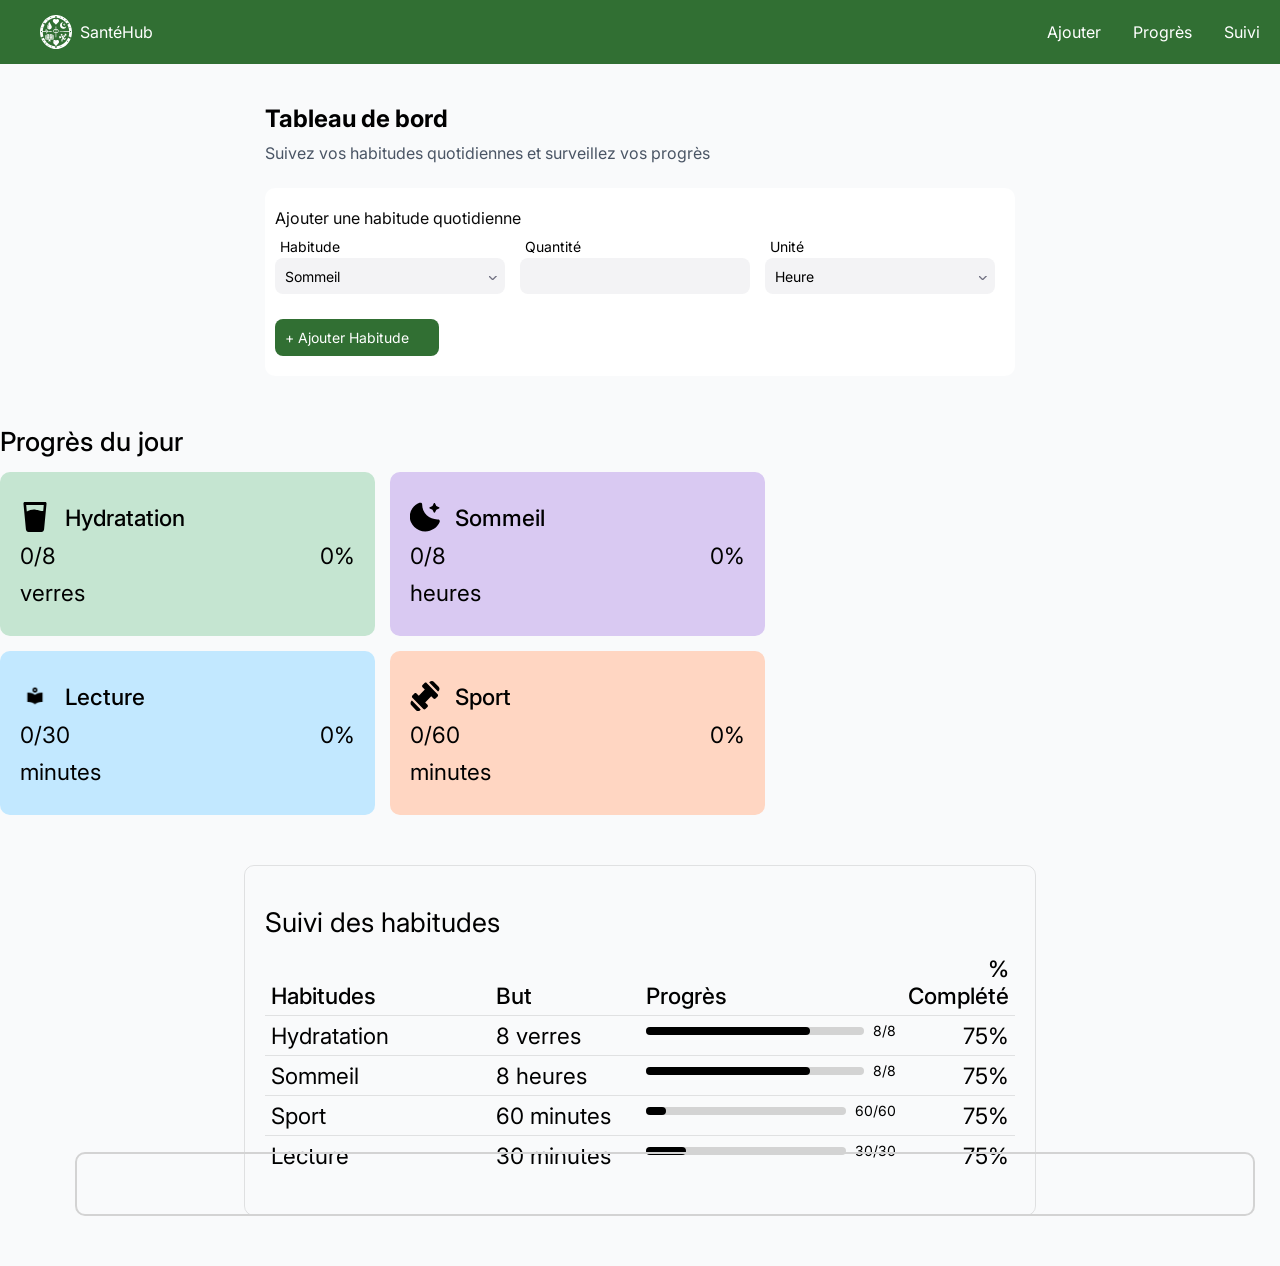
==== index.html @ 6f9a3f72 "rb: section suivi des habitudes done" ====
<!DOCTYPE html>

<html lang="en">
  <head>
    <meta charset="UTF-8" />
    <meta name="viewport" content="width=device-width, initial-scale=1.0" />
    <link rel="stylesheet" href="./css/styles.css" />
    <link rel="preconnect" href="https://fonts.googleapis.com" />
    <link rel="preconnect" href="https://fonts.gstatic.com" crossorigin />
    <link
      href="https://fonts.googleapis.com/css2?family=Inter:ital,opsz,wght@0,14..32,100..900;1,14..32,100..900&display=swap"
      rel="stylesheet"
    />
    
    <title>SantéHub</title>
  </head>

  <body>
    <div id="ajouter" class="ancre_body"></div>
    <header>
      <div class="header_div_gauche">
        <picture class="header_container_logo">
          <img src="./media/logo.svg" alt="logo" />
        </picture>
        <span class="header_titre">SantéHub</span>
      </div>
      <div class="header_div_droite">
        <ul>
          <li><a href="#ajouter">Ajouter</a></li>
          <li><a href="#progres">Progrès</a></li>
          <li><a href="#suivi">Suivi</a></li>
        </ul>
      </div>
    </header>
    <section class="container container_form">
      <div class="hero">
        <h1>Tableau de bord</h1>
        <p>Suivez vos habitudes quotidiennes et surveillez vos progrès</p>
      </div>
      <form class="form">
        <h2>Ajouter une habitude quotidienne</h2>
        <ul class="rangee_form">
          <li>
            <label for="habitude">Habitude</label>
            <div class="container_select">
              <select name="habitudes" id="habitude" required>
                <option value="sommeil">Sommeil</option>
                <option value="sport">Sport</option>
                <option value="lecture">Lecture</option>
                <option value="hydratation">Hydratation</option>
              </select>
            </div>
          </li>
          <li>
            <label for="quantite">Quantité</label>
            <input type="number" id="quantite" required />
          </li>
          <li>
            <label for="unite">Unité</label>
            <div class="container_select">
              <select name="unite" id="unite" required >
                <option value="heure">Heure</option>
                <option value="minute">Minute</option>
              </select>
            </div>
          </li>
          <li class="container_button">
            <button onclick="validate_form()">+ Ajouter</button>
          </li>
        </ul>
      </form>
      <div id="progres" class="ancre_scroll"></div>
    </section>
    <section class="container container_progres">
      <div class="container_titre_section">
        <h3>Progrès du jour</h3>
      </div>
      <div class="carte carte_hydratation">
        <div class="container_logo_titre">
          <picture class="container_logo">
            <img src="./media/hydratation.svg" alt="hydratation">
          </picture>
          <h4 class="titre">Hydratation</h4>
        </div>
        <div class="container_stats">
          <span class="fraction">0/8</span>
          <span class="pourcentage">0%</span>
        </div>
        <div class="container_mesure">
          <span class="mesure">verres</span>
        </div>
      </div>
      <div class="carte carte_sommeil">
        <div class="container_logo_titre">
          <picture class="container_logo">
            <img src="./media/sommeil.svg" alt="hydratation">
          </picture>
          <h4 class="titre">Sommeil</h4>
        </div>
        <div class="container_stats">
          <span class="fraction">0/8</span>
          <span class="pourcentage">0%</span>
        </div>
        <div class="container_mesure">
          <span class="mesure">heures</span>
        </div>
      </div>
      <div class="carte carte_lecture">
        <div class="container_logo_titre">
          <picture class="container_logo">
            <img src="./media/lecture.svg" alt="hydratation">
          </picture>
          <h4 class="titre">Lecture</h4>
        </div>
        <div class="container_stats">
          <span class="fraction">0/30</span>
          <span class="pourcentage">0%</span>
        </div>
        <div class="container_mesure">
          <span class="mesure">minutes</span>
        </div>
      </div>
      <div class="carte carte_sport">
        <div class="container_logo_titre">
          <picture class="container_logo">
            <img src="./media/sport.svg" alt="hydratation">
          </picture>
          <h4 class="titre">Sport</h4>
        </div>
        <div class="container_stats">
          <span class="fraction">0/60</span>
          <span class="pourcentage">0%</span>
        </div>
        <div class="container_mesure">
          <span class="mesure">minutes</span>
        </div>
      </div>
    </section>
    <section class="container container_suivi">
      <div class="boite_suivi">

        <table>
          <caption>
            Suivi des habitudes
          </caption>
          <tr>
            <th class="tb_1">Habitudes</th>
            <th class="tb_2">But</th>
            <th style="text-align: left">Progrès</th>
            <th class="tb_4">% Complété</th>
          </tr>
          <tr>
            <td class="tb_1">Hydratation</td>
            <td class="tb_2">8 verres</td>
            <td class="tb_3">
              <progress id="hydrat" max="8" value="6">Hydratation</progress
              ><label for="hydrat">8/8</label>
            </td>
            <td class="tb_4">75%</td>
          </tr>
  
          <tr>
            <td class="tb_1">Sommeil</td>
            <td class="tb_2">8 heures</td>
            <td class="tb_3">
              <progress id="hydrat" max="8" value="6">Sommeil</progress
              ><label for="hydrat">8/8</label>
            </td>
            <td class="tb_4">75%</td>
          </tr>
          <tr>
            <td class="tb_1">Sport</td>
            <td class="tb_2">60 minutes</td>
            <td class="tb_3">
              <progress id="hydrat" max="60" value="6">Sport</progress
              ><label for="hydrat">60/60</label>
            </td>
            <td class="tb_4">75%</td>
          </tr>
          <tr style="border: none">
            <td class="tb_1">Lecture</td>
            <td class="tb_2">30 minutes</td>
            <td class="tb_3">
              <progress id="hydrat" max="30" value="6">Lecture</progress
              ><label for="hydrat">30/30</label>
            </td>
            <td class="tb_4">75%</td>
          </tr>
        </table>
      </div>
      <div id="suivi" class="ancre_scroll"></div>
    </section>
    <script src= class="container_suivi""/script.js"></script>
  </body>
</html>
---- css/styles.css ----
@import url(./header.css);
@import url(progresion.css);
@import url(./form.css);
@import url(./progres.css);
@import url(./suivi.css);

html {
  position: relative;
  width: 100%;
  scroll-behavior: smooth;
}

* {
    padding: 0;
    margin: 0;
    box-sizing: border-box;
    font-family: "Inter", sans-serif;
    flex-wrap: wrap;
    list-style: none;
    width: fit-content;
}

.container {
  position: relative;
}

.ancre_scroll {
  position: absolute;
  bottom: 0;
  width: 100%;
  height: 64px;
}
.ancre_body {
  position: absolute;
  top: 0;
  width: 100%;
  height: 64px;
}

body {
  margin-top: 64px;
  background-color: var(--fond);
  width: 100%;
}

a {
  text-decoration: none;
  color: white;
}

p {
  color: var(--paragraphe);
  font-size: 16px;
}

h2 {
  color: var(--h2);
  font-size: 16px;
  font-weight: 400;
}

label, select, option, button {
  font-size: 14px;
}

h1 {
  font-size: 24px;
}

.container_select {
  position: relative;
  width: fit-content;
}

.container_select::after {
  position: absolute;
  display: block;
  content: "";
  background-image: url("../media/Vector.svg");
  background-position: center;
  width: 8px;
  height: 4px;
  top: 50%;
  right: 0;
  transform: translateX(-100%);
}

select {
  background-color: var(--fond_select);
  appearance: none;
  padding-right: 18px;
  border: none;
  border-radius: 8px;
}



input::-webkit-inner-spin-button,
input::-webkit-outer-spin-button {
  appearance: none;
}
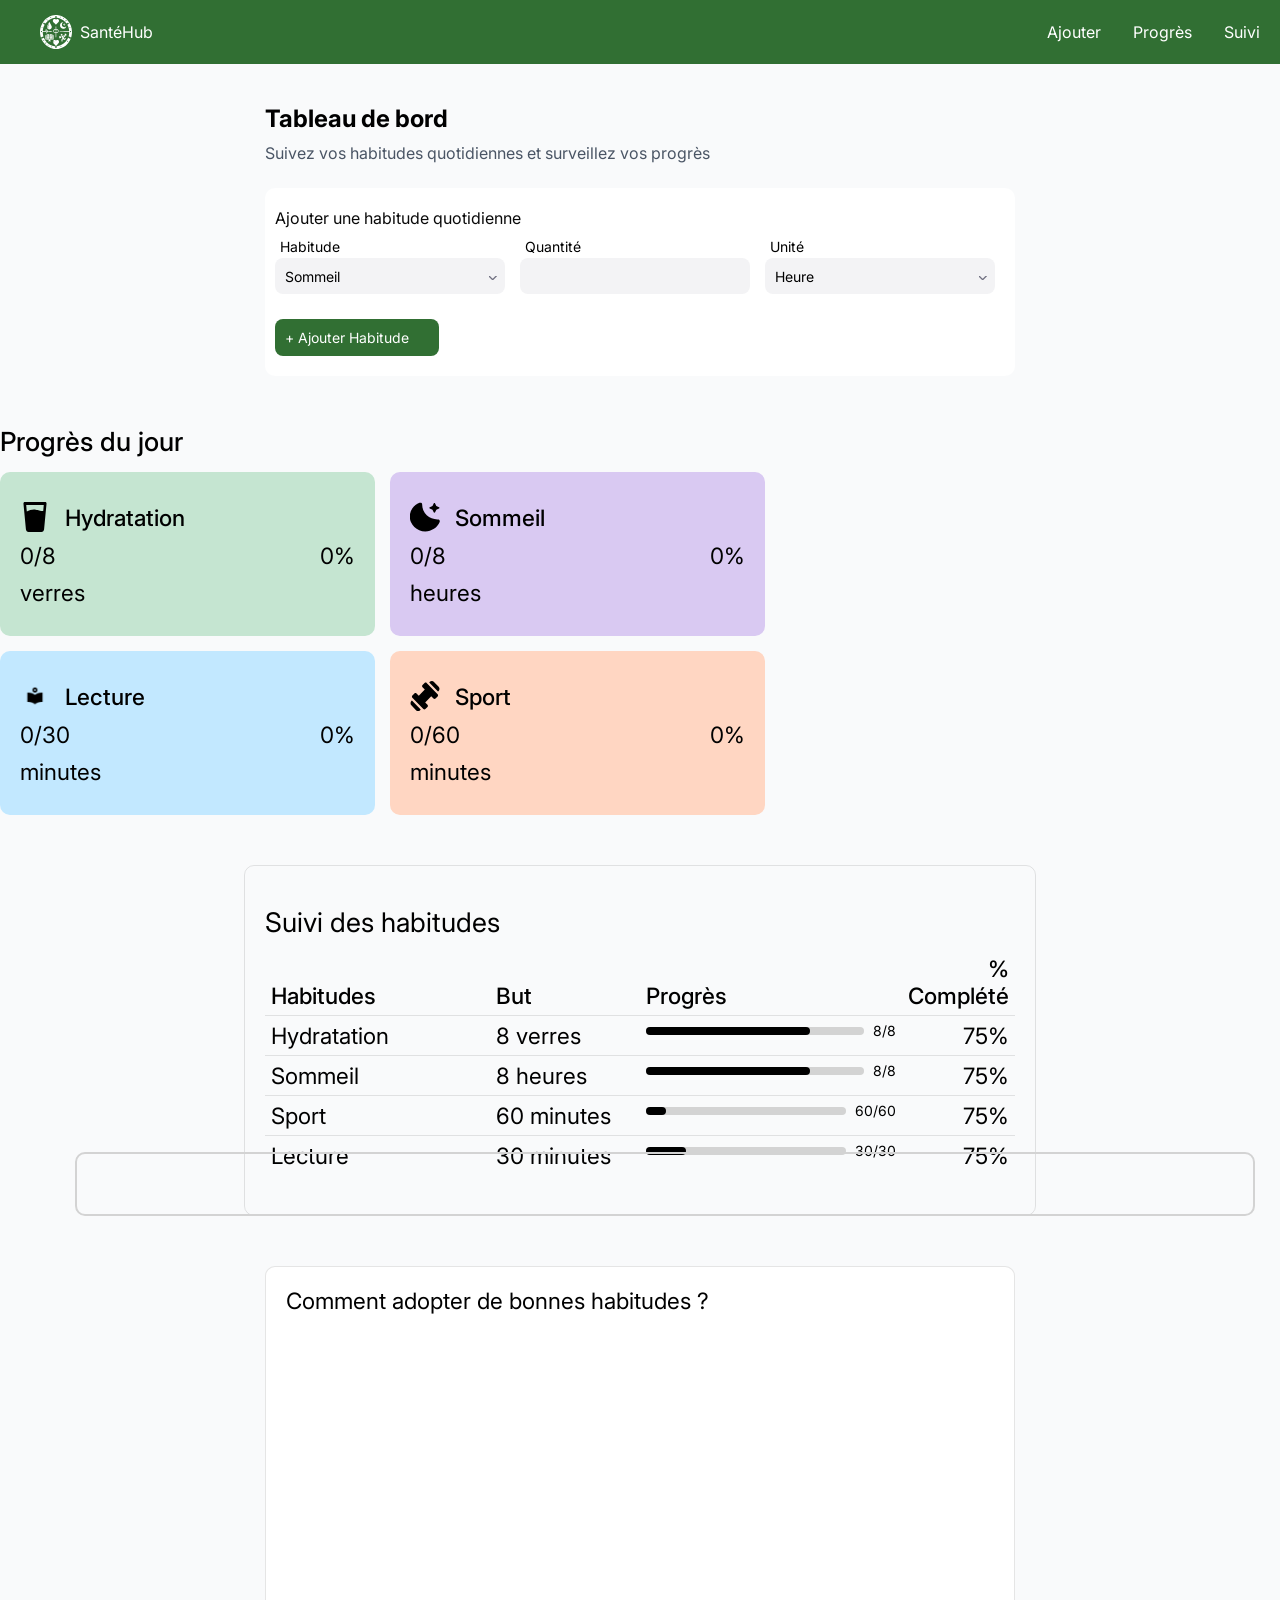
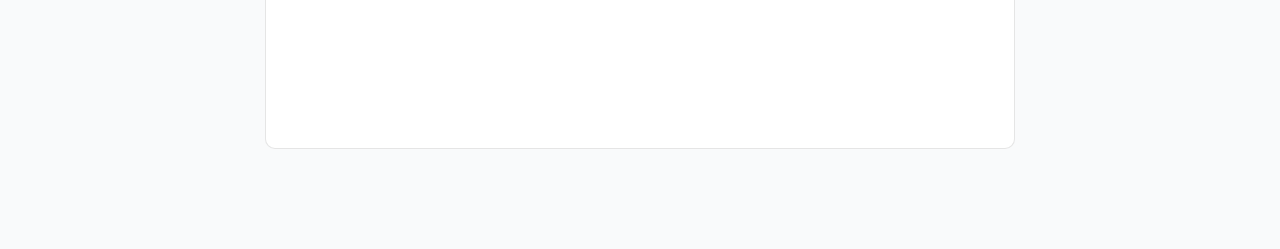
==== commit bd33758d: "rb: section video done" ====
--- a/index.html
+++ b/index.html
@@ -190,6 +190,14 @@
       </div>
       <div id="suivi" class="ancre_scroll"></div>
     </section>
+    <section class="container_video">
+      <div class="carte_video">
+        <h4>Comment adopter de bonnes habitudes ?</h4>
+        <div class="boite_video">
+          <iframe width="auto" height="auto" src="https://www.youtube.com/embed/7JjCO9rQHEU?si=iEF92UNi4jmonCfh" title="YouTube video player" frameborder="0" allow="accelerometer; autoplay; clipboard-write; encrypted-media; gyroscope; picture-in-picture; web-share" referrerpolicy="strict-origin-when-cross-origin" allowfullscreen></iframe>
+        </div>
+      </div>
+    </section>
     <script src= class="container_suivi""/script.js"></script>
   </body>
 </html>
--- a/css/styles.css
+++ b/css/styles.css
@@ -3,6 +3,7 @@
 @import url(./form.css);
 @import url(./progres.css);
 @import url(./suivi.css);
+@import url(./video.css);
 
 html {
   position: relative;
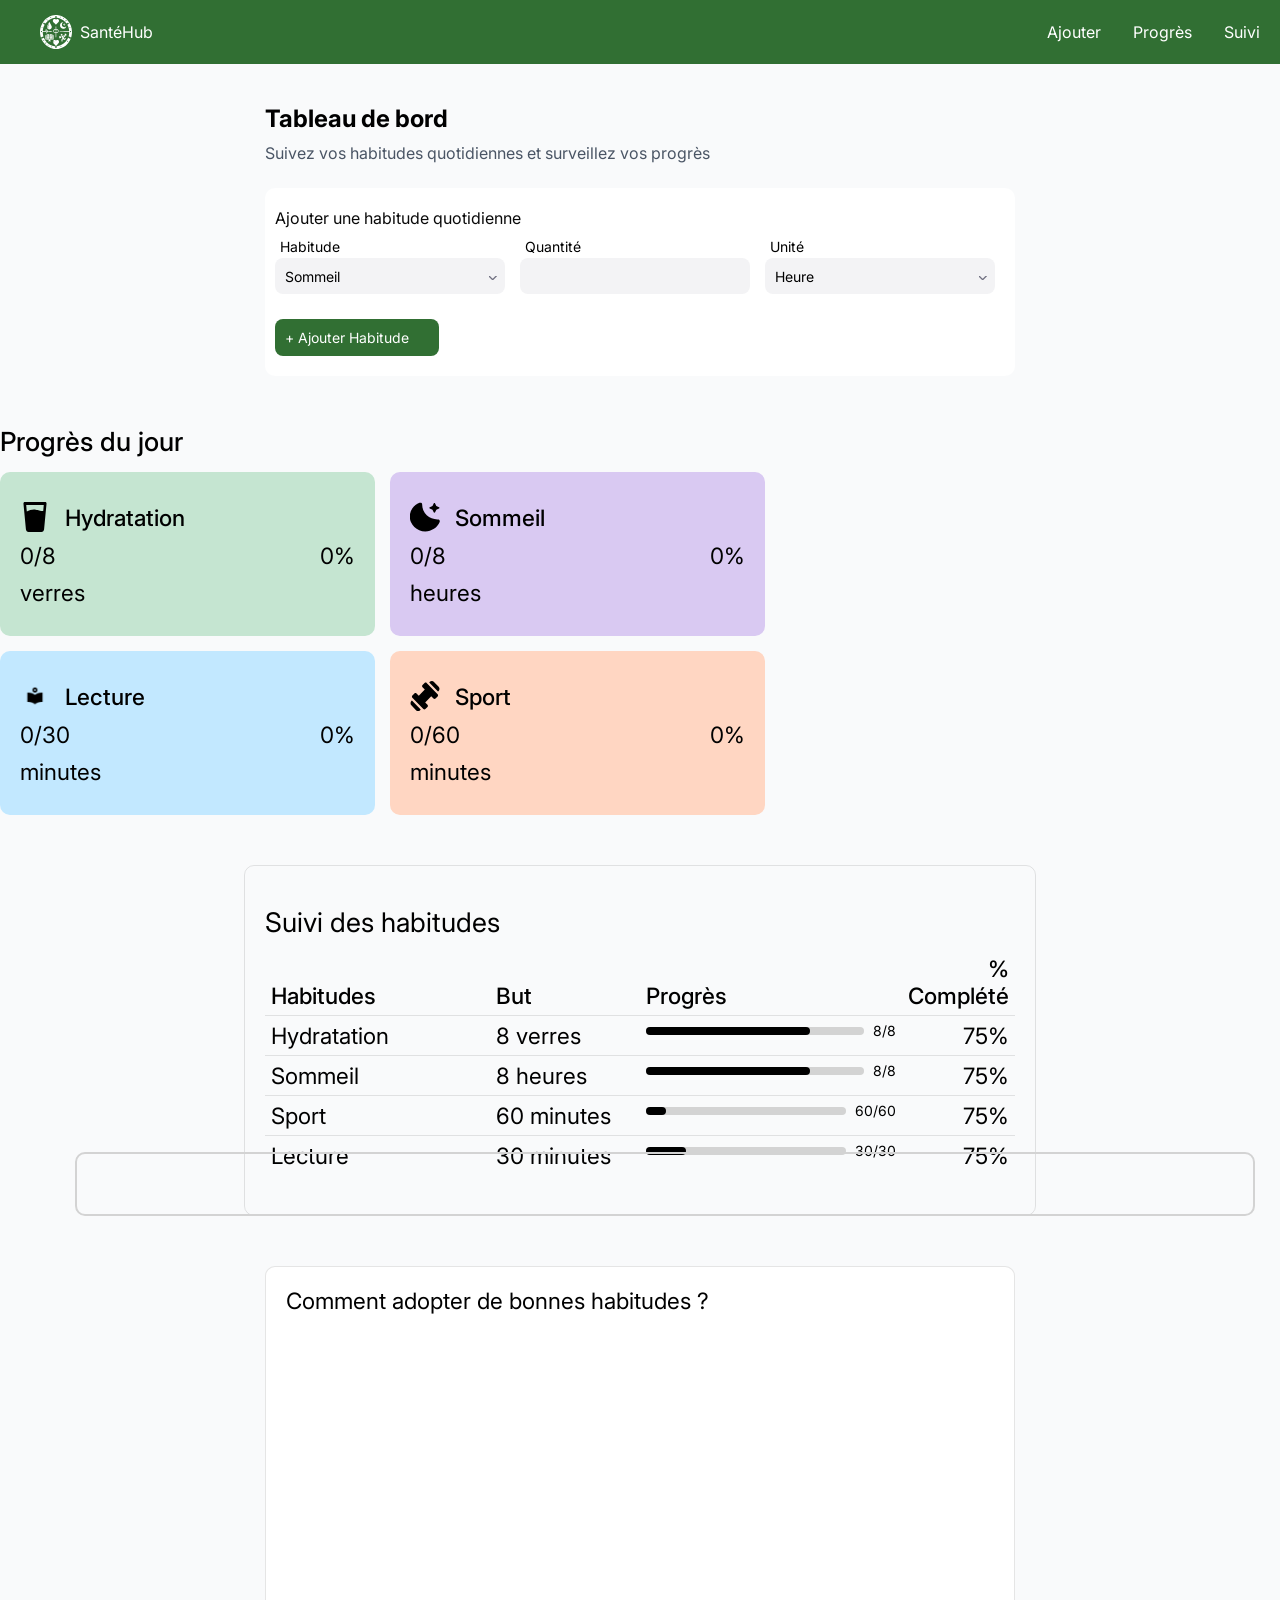
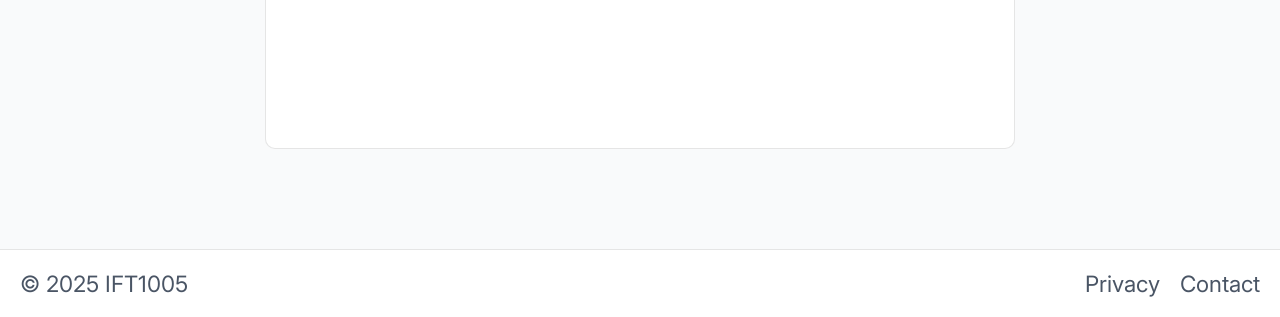
==== commit ade696d7: "rb: footer done" ====
--- a/index.html
+++ b/index.html
@@ -198,6 +198,17 @@
         </div>
       </div>
     </section>
+    <footer class="container_footer">
+      <div class="div_gauche">
+        <span class="droits">&copy; 2025 IFT1005</span>
+      </div>
+      <div class="div_droite">
+        <ul class="liste_footer">
+          <li><a href="#">Privacy</a></li>
+          <li><a href="#">Contact</a></li>
+        </ul>
+      </div>
+    </footer>
     <script src= class="container_suivi""/script.js"></script>
   </body>
 </html>
--- a/css/styles.css
+++ b/css/styles.css
@@ -4,6 +4,7 @@
 @import url(./progres.css);
 @import url(./suivi.css);
 @import url(./video.css);
+@import url(./footer.css);
 
 html {
   position: relative;
@@ -47,6 +48,10 @@
 a {
   text-decoration: none;
   color: white;
+}
+
+.container_footer a {
+  color: var(--paragraphe);
 }
 
 p {
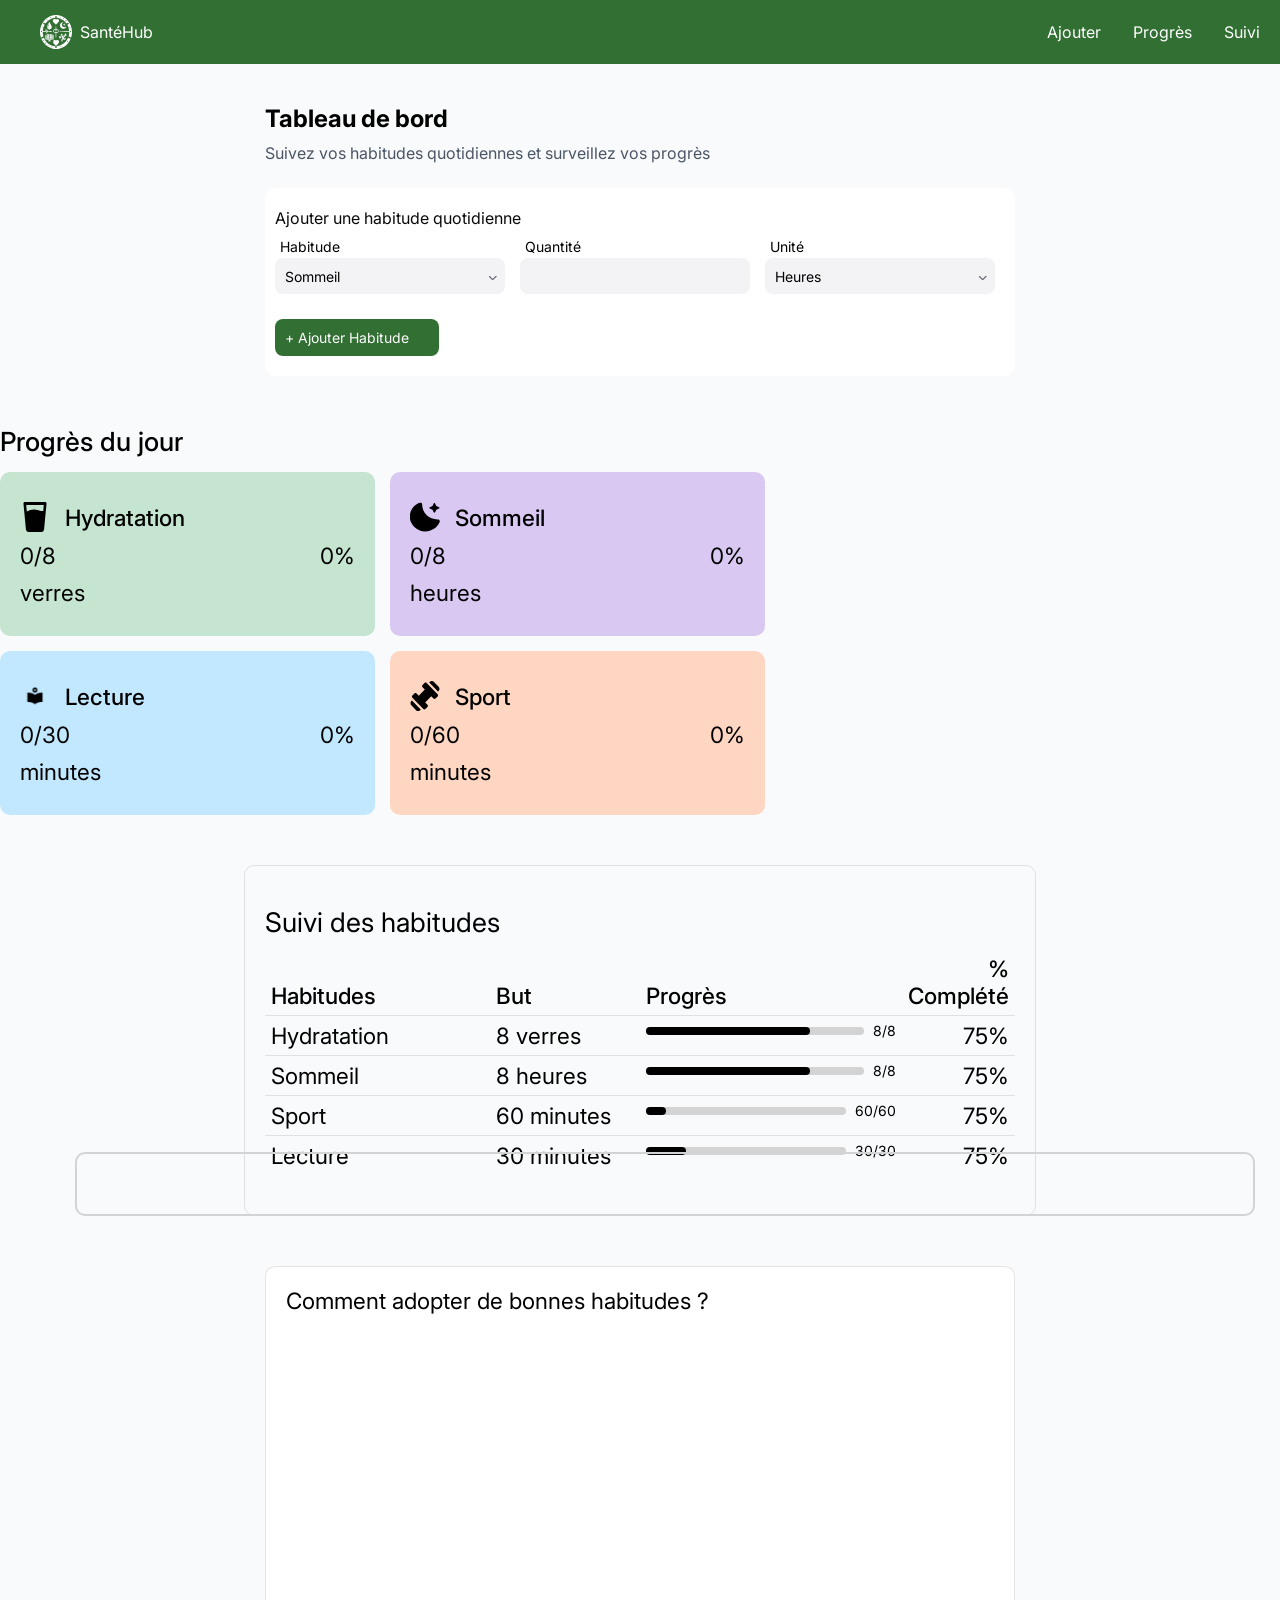
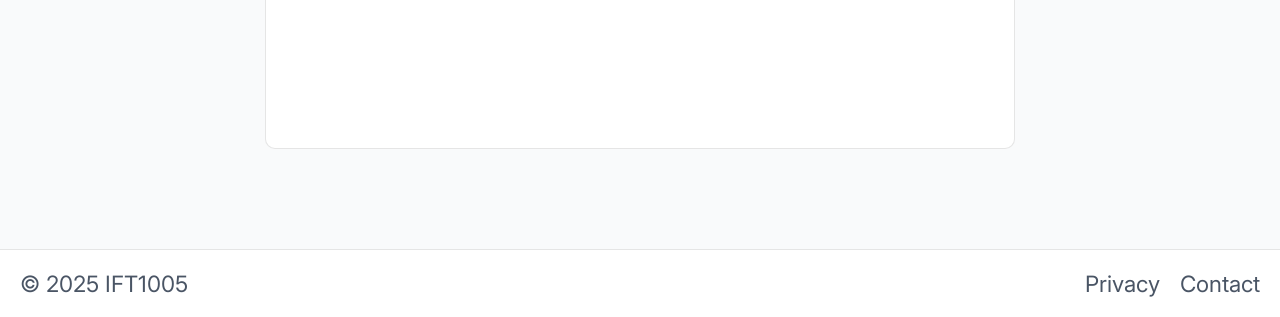
==== commit 95a4267f: "rb: ajout du select specifique pour hydratation" ====
--- a/index.html
+++ b/index.html
@@ -57,10 +57,13 @@
           </li>
           <li>
             <label for="unite">Unité</label>
-            <div class="container_select">
-              <select name="unite" id="unite" required >
-                <option value="heure">Heure</option>
-                <option value="minute">Minute</option>
+            <div class="container_select afficher">
+              <select class="select_base" name="unite" id="unite" required >
+                <option value="heures">Heures</option>
+                <option value="minutes">Minutes</option>
+              </select>
+              <select class="select_hydratation cacher" name="unite" id="unite" required >
+                <option value="verre">Verres</option>
               </select>
             </div>
           </li>
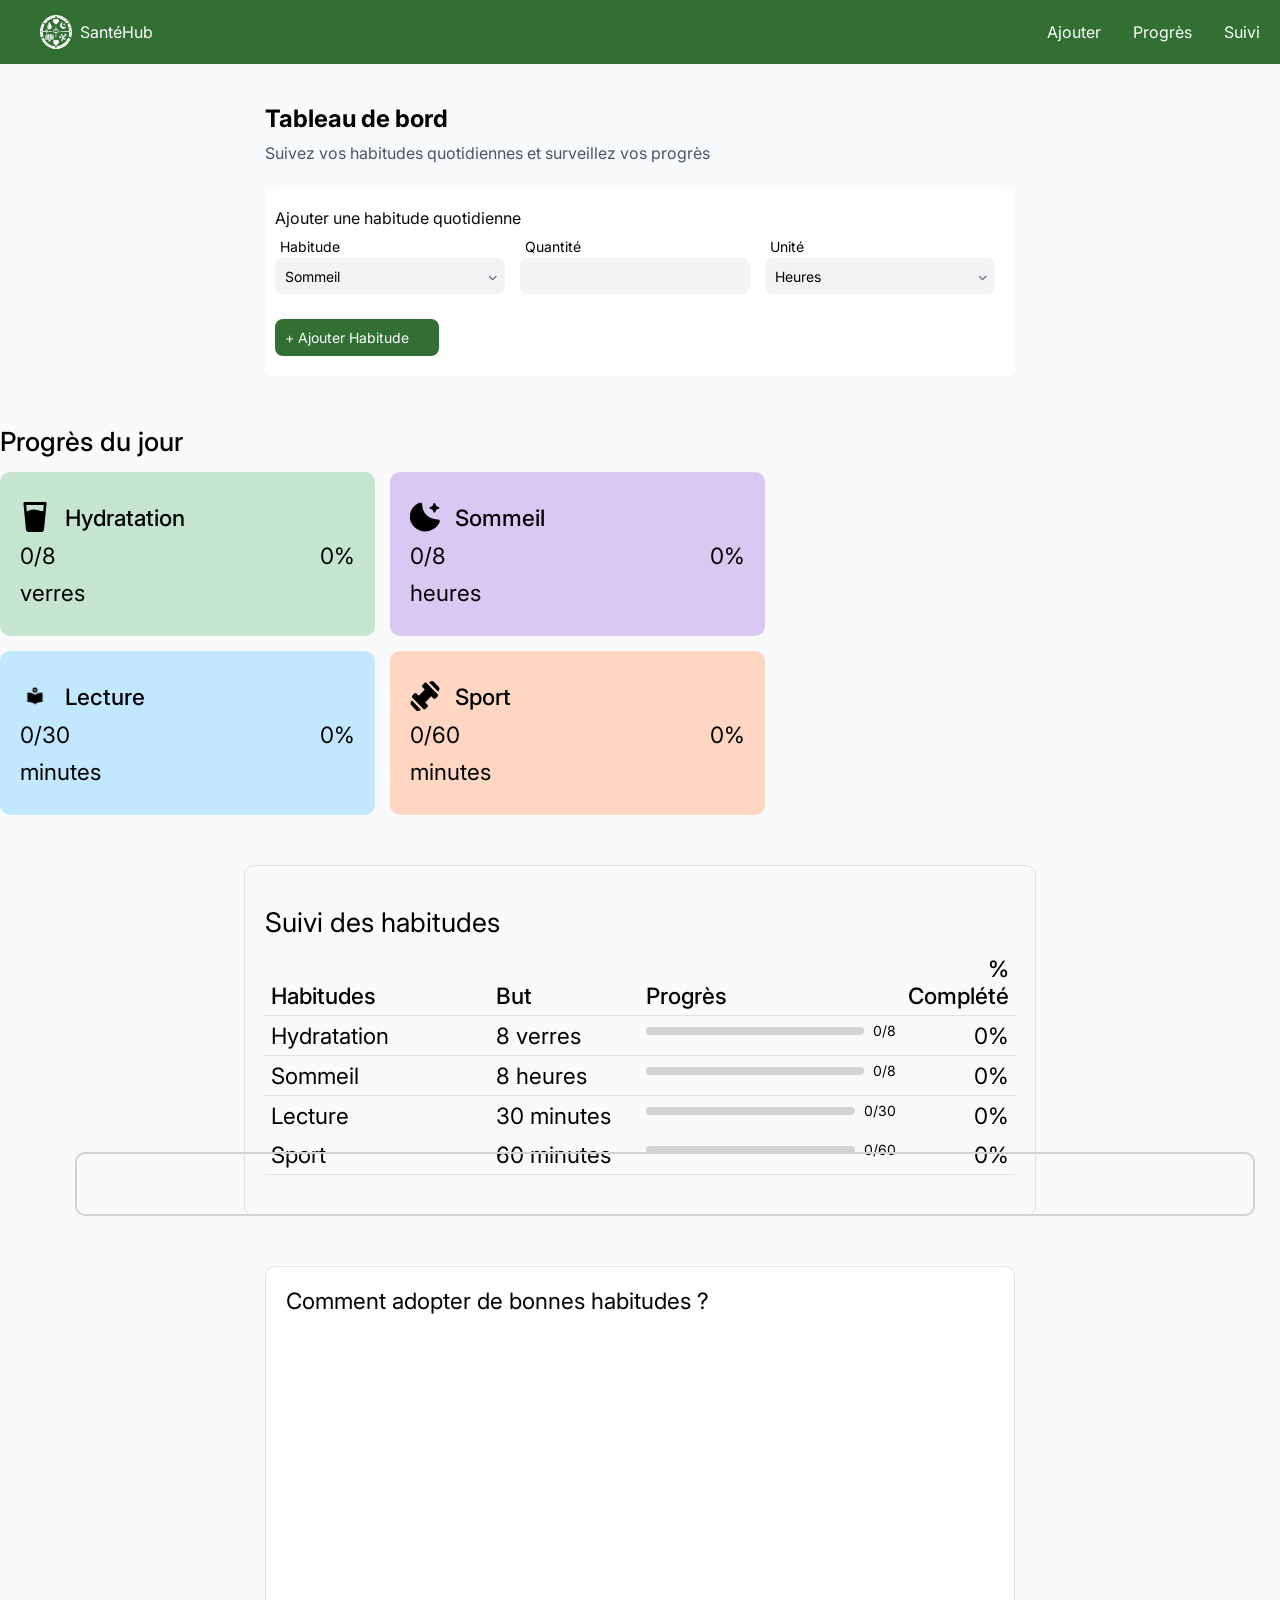
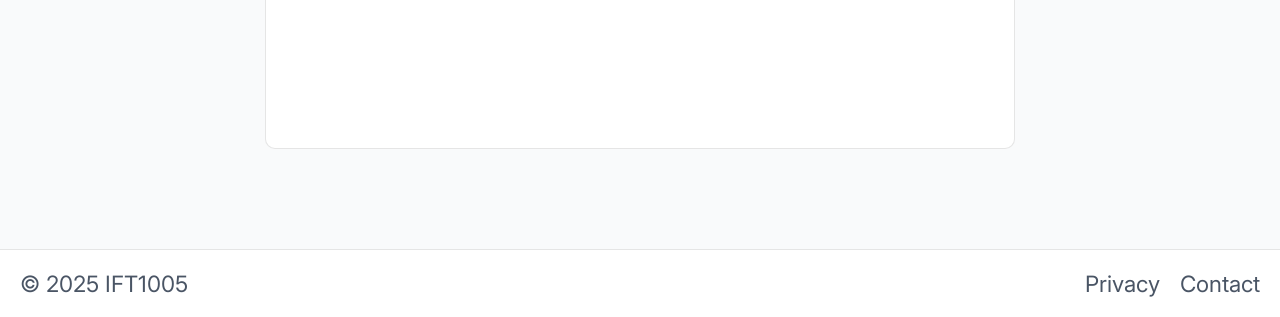
==== commit be8eb3d7: "rb:presque terminee" ====
--- a/index.html
+++ b/index.html
@@ -57,18 +57,18 @@
           </li>
           <li>
             <label for="unite">Unité</label>
-            <div class="container_select afficher">
+            <div class="container_select">
               <select class="select_base" name="unite" id="unite" required >
                 <option value="heures">Heures</option>
                 <option value="minutes">Minutes</option>
               </select>
-              <select class="select_hydratation cacher" name="unite" id="unite" required >
-                <option value="verre">Verres</option>
+              <select class="select_hydratation cacher" name="unite_h" id="unite_h" required >
+                <option value="verres">Verres</option>
               </select>
             </div>
           </li>
           <li class="container_button">
-            <button onclick="validate_form()">+ Ajouter</button>
+            <button type="button" id="btn_form">+ Ajouter</button>
           </li>
         </ul>
       </form>
@@ -86,8 +86,8 @@
           <h4 class="titre">Hydratation</h4>
         </div>
         <div class="container_stats">
-          <span class="fraction">0/8</span>
-          <span class="pourcentage">0%</span>
+          <span class="fraction"><span class="compteur_hydratation">0</span>/8</span>
+          <span class="pourcentage pourcent_hydratation">0%</span>
         </div>
         <div class="container_mesure">
           <span class="mesure">verres</span>
@@ -101,8 +101,8 @@
           <h4 class="titre">Sommeil</h4>
         </div>
         <div class="container_stats">
-          <span class="fraction">0/8</span>
-          <span class="pourcentage">0%</span>
+          <span class="fraction"><span class="compteur_sommeil">0</span>/8</span>
+          <span class="pourcentage pourcent_sommeil">0%</span>
         </div>
         <div class="container_mesure">
           <span class="mesure">heures</span>
@@ -116,8 +116,8 @@
           <h4 class="titre">Lecture</h4>
         </div>
         <div class="container_stats">
-          <span class="fraction">0/30</span>
-          <span class="pourcentage">0%</span>
+          <span class="fraction"><span class="compteur_lecture">0</span>/30</span>
+          <span class="pourcentage pourcent_lecture">0%</span>
         </div>
         <div class="container_mesure">
           <span class="mesure">minutes</span>
@@ -131,8 +131,8 @@
           <h4 class="titre">Sport</h4>
         </div>
         <div class="container_stats">
-          <span class="fraction">0/60</span>
-          <span class="pourcentage">0%</span>
+          <span class="fraction"><span class="compteur_sport">0</span>/60</span>
+          <span class="pourcentage pourcent_sport">0%</span>
         </div>
         <div class="container_mesure">
           <span class="mesure">minutes</span>
@@ -156,38 +156,38 @@
             <td class="tb_1">Hydratation</td>
             <td class="tb_2">8 verres</td>
             <td class="tb_3">
-              <progress id="hydrat" max="8" value="6">Hydratation</progress
-              ><label for="hydrat">8/8</label>
-            </td>
-            <td class="tb_4">75%</td>
+              <progress id="hydratation" max="8" value="0">Hydratation</progress
+              ><label for="hydratation"><span class="compteur_hydratation">0</span>/8</label>
+            </td>
+            <td class="tb_4 pourcent_hydratation">0%</td>
           </tr>
   
           <tr>
             <td class="tb_1">Sommeil</td>
             <td class="tb_2">8 heures</td>
             <td class="tb_3">
-              <progress id="hydrat" max="8" value="6">Sommeil</progress
-              ><label for="hydrat">8/8</label>
-            </td>
-            <td class="tb_4">75%</td>
-          </tr>
-          <tr>
-            <td class="tb_1">Sport</td>
-            <td class="tb_2">60 minutes</td>
-            <td class="tb_3">
-              <progress id="hydrat" max="60" value="6">Sport</progress
-              ><label for="hydrat">60/60</label>
-            </td>
-            <td class="tb_4">75%</td>
+              <progress id="sommeil" max="8" value="0">Sommeil</progress
+              ><label for="sommeil"><span class="compteur_sommeil">0</span>/8</label>
+            </td>
+            <td class="tb_4 pourcent_sommeil">0%</td>
           </tr>
           <tr style="border: none">
             <td class="tb_1">Lecture</td>
             <td class="tb_2">30 minutes</td>
             <td class="tb_3">
-              <progress id="hydrat" max="30" value="6">Lecture</progress
-              ><label for="hydrat">30/30</label>
-            </td>
-            <td class="tb_4">75%</td>
+              <progress id="lecture" max="30" value="0">Lecture</progress
+              ><label for="lecture"><span class="compteur_lecture">0</span>/30</label>
+            </td>
+            <td class="tb_4 pourcent_lecture">0%</td>
+          </tr>
+          <tr>
+            <td class="tb_1">Sport</td>
+            <td class="tb_2">60 minutes</td>
+            <td class="tb_3">
+              <progress id="sport" max="60" value="0">Sport</progress
+              ><label for="sport"><span class="compteur_sport">0</span>/60</label>
+            </td>
+            <td class="tb_4 pourcent_sport">0%</td>
           </tr>
         </table>
       </div>
@@ -212,6 +212,7 @@
         </ul>
       </div>
     </footer>
-    <script src= class="container_suivi""/script.js"></script>
+    <script src="https://ajax.googleapis.com/ajax/libs/jquery/3.4.1/jquery.min.js"></script>
+    <script src="/script.js"></script>
   </body>
 </html>
--- a/css/styles.css
+++ b/css/styles.css
@@ -27,6 +27,7 @@
 }
 
 .ancre_scroll {
+  pointer-events: none;
   position: absolute;
   bottom: 0;
   width: 100%;
